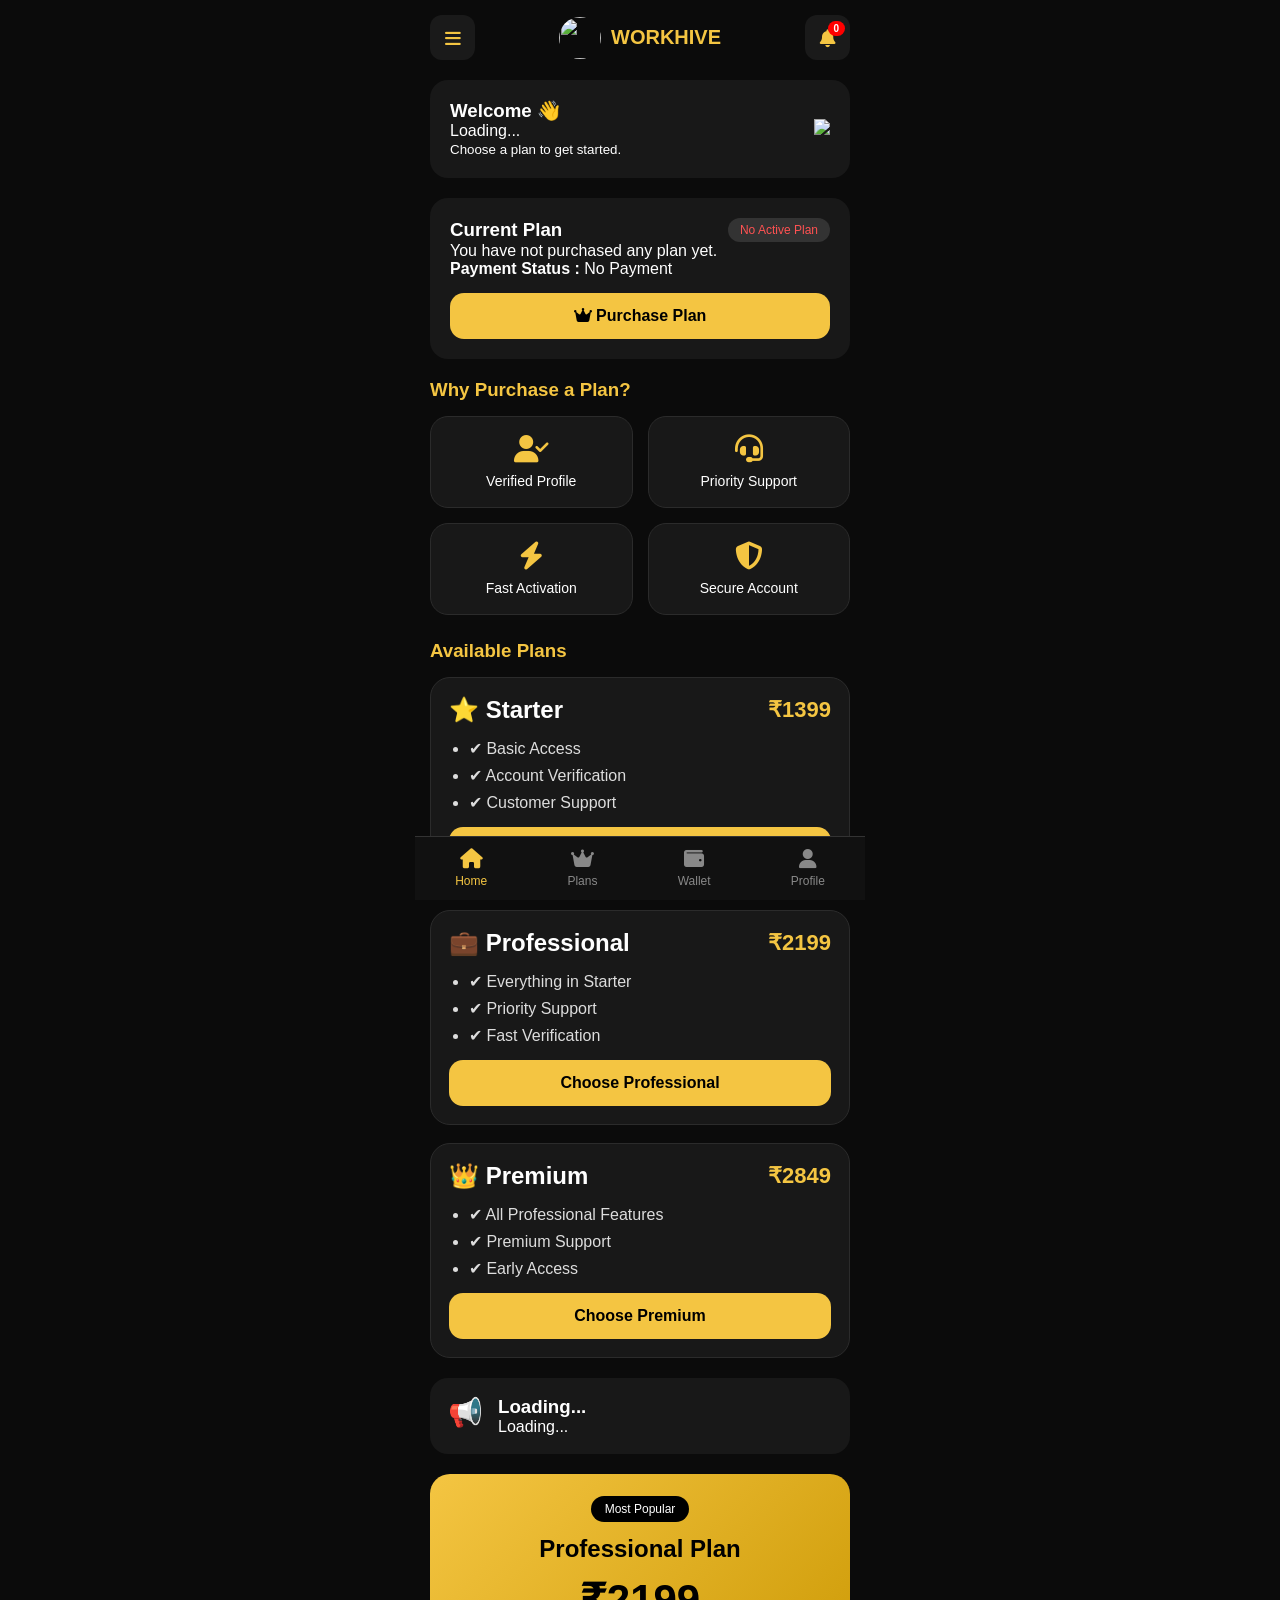
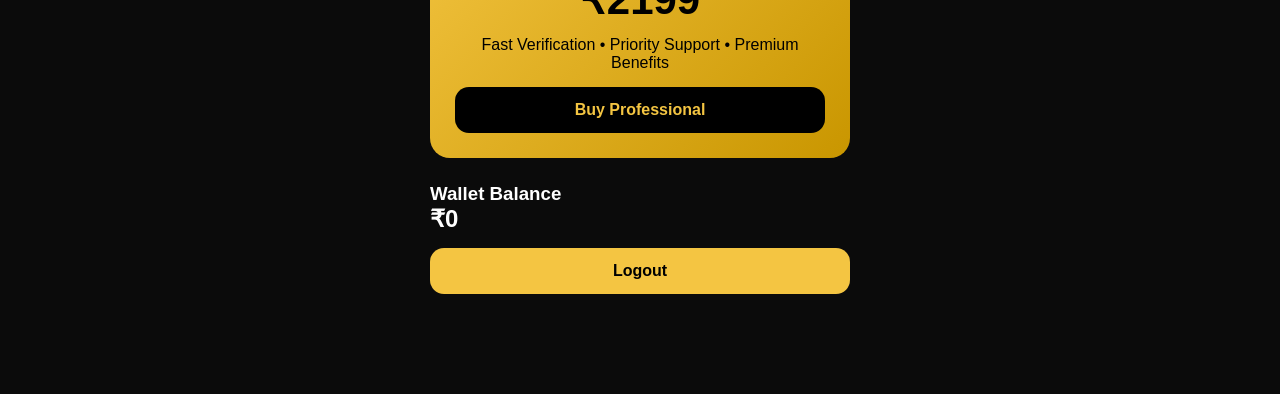
==== dashboard.html @ ba6c7ded "Add files via upload" ====
<!DOCTYPE html>
<html lang="en">

<head>

<meta charset="UTF-8">
<meta name="viewport" content="width=device-width, initial-scale=1.0">

<title>WORKHIVE</title>

<link rel="stylesheet" href="style.css">

<link rel="stylesheet"
href="https://cdnjs.cloudflare.com/ajax/libs/font-awesome/6.6.0/css/all.min.css">

</head>

<body>

<div class="app">

<!-- Header -->

<header class="top-bar">

<button class="menu-btn">

<i class="fas fa-bars"></i>

</button>

<div class="brand">

<img src="assets/icon.png" class="brand-logo">

<h2>WORKHIVE</h2>

</div>

<button class="notify-btn">

<i class="fas fa-bell"></i>

<span class="badge">0</span>

</button>

</header>



<!-- Welcome Card -->

<section class="welcome-card">

<div class="welcome-left">

<h3>Welcome 👋</h3>

<p id="userName">

Loading...

</p>

<small>

Choose a plan to get started.

</small>

</div>

<div class="welcome-right">

<img src="assets/logo.png">

</div>

</section>
<!-- Current Plan -->

<section class="plan-status-card">

    <div class="plan-header">

        <h3>Current Plan</h3>

        <span class="status inactive" id="plan">
    No Active Plan
</span>

    </div>

    <p class="plan-text">

        You have not purchased any plan yet.

    </p>

<div class="payment-status">

<b>Payment Status :</b>

<span id="paymentStatus">

No Payment

</span>

</div>

    <a href="payment.html">

        <button class="purchase-btn">

            <i class="fas fa-crown"></i>

            Purchase Plan

        </button>

    </a>

</section>



<!-- Why Purchase -->

<section class="benefits">

<h3>

Why Purchase a Plan?

</h3>

<div class="benefit-grid">

<div class="benefit-item">

<i class="fas fa-user-check"></i>

<p>Verified Profile</p>

</div>

<div class="benefit-item">

<i class="fas fa-headset"></i>

<p>Priority Support</p>

</div>

<div class="benefit-item">

<i class="fas fa-bolt"></i>

<p>Fast Activation</p>

</div>

<div class="benefit-item">

<i class="fas fa-shield-alt"></i>

<p>Secure Account</p>

</div>

</div>

</section>
<!-- Available Plans -->

<section class="plans-section">

    <h3>Available Plans</h3>

    <!-- Starter -->

    <div class="plan-card">

        <div class="plan-top">

            <h2>⭐ Starter</h2>

            <span class="price">₹1399</span>

        </div>

        <ul>

            <li>✔ Basic Access</li>

            <li>✔ Account Verification</li>

            <li>✔ Customer Support</li>

        </ul>

        <a href="payment.html?plan=starter">

            <button class="plan-btn">

                Choose Starter

            </button>

        </a>

    </div>

    <!-- Professional -->

    <div class="plan-card">

        <div class="plan-top">

            <h2>💼 Professional</h2>

            <span class="price">₹2199</span>

        </div>

        <ul>

            <li>✔ Everything in Starter</li>

            <li>✔ Priority Support</li>

            <li>✔ Fast Verification</li>

        </ul>

        <a href="payment.html?plan=professional">

            <button class="plan-btn">

                Choose Professional

            </button>

        </a>

    </div>

    <!-- Premium -->

    <div class="plan-card">

        <div class="plan-top">

            <h2>👑 Premium</h2>

            <span class="price">₹2849</span>

        </div>

        <ul>

            <li>✔ All Professional Features</li>

            <li>✔ Premium Support</li>

            <li>✔ Early Access</li>

        </ul>

        <a href="payment.html?plan=premium">

            <button class="plan-btn">

                Choose Premium

            </button>

        </a>

    </div>

</section>

<!-- Announcement -->

<section class="notice-card">

<div class="notice-icon">
📢
</div>

<div>

<h3 id="noticeTitle">

Loading...

</h3>

<p id="noticeMessage">

Loading...

</p>

</div>

</section>


<!-- Featured Plan -->

<section class="featured-plan">

    <span class="tag">
        Most Popular
    </span>

    <h2>
        Professional Plan
    </h2>

    <h1>
        ₹2199
    </h1>

    <p>

        Fast Verification • Priority Support • Premium Benefits

    </p>

    <a href="payment.html?plan=professional">

        <button>

            Buy Professional

        </button>

    </a>

</section>

<section class="wallet-card">

<h3>Wallet Balance</h3>

<h2 id="wallet">₹0</h2>

<button id="logout" class="purchase-btn">

Logout

</button>

</section>

<!-- Bottom Navigation -->

<nav class="bottom-nav">

<a href="dashboard.html" class="nav-item active">
<i class="fas fa-home"></i>
<span>Home</span>
</a>

<a href="payment.html" class="nav-item">
<i class="fas fa-crown"></i>
<span>Plans</span>
</a>

<a href="wallet.html" class="nav-item">
<i class="fas fa-wallet"></i>
<span>Wallet</span>
</a>

<a href="profile.html" class="nav-item">
<i class="fas fa-user"></i>
<span>Profile</span>
</a>

</nav>

<script type="module" src="dashboard.js"></script>

</body>
</html>
---- style.css ----
/* ===========================
   WORKHIVE V2
   Premium Black + Gold Theme
=========================== */

*{
    margin:0;
    padding:0;
    box-sizing:border-box;
    font-family:Arial,sans-serif;
}

body{
    background:#0b0b0b;
    color:#fff;
}

/* Splash Screen */

.splash-body{
    display:flex;
    justify-content:center;
    align-items:center;
    height:100vh;
    background:#0b0b0b;
}

.splash-container{
    text-align:center;
}

.logo{
    width:120px;
    height:120px;
    border-radius:50%;
    box-shadow:0 0 25px #F4C542;
}

.splash-container h1{
    margin-top:20px;
    color:#F4C542;
    font-size:34px;
    font-weight:bold;
}

.splash-container p{
    margin-top:8px;
    color:#ccc;
    font-size:16px;
}

/* Loading */

.loader{
    width:45px;
    height:45px;
    border:5px solid #333;
    border-top:5px solid #F4C542;
    border-radius:50%;
    margin:30px auto;
    animation:spin 1s linear infinite;
}

@keyframes spin{

0%{
transform:rotate(0deg);
}

100%{
transform:rotate(360deg);
}

}

/* Buttons */

button{

width:100%;

padding:14px;

border:none;

border-radius:14px;

background:#F4C542;

color:#000;

font-size:16px;

font-weight:bold;

cursor:pointer;

transition:.3s;

}

button:hover{

transform:scale(1.02);

}

/* Cards */

.card{

background:#181818;

border:1px solid #2c2c2c;

border-radius:18px;

padding:18px;

margin:15px;

box-shadow:0 0 15px rgba(244,197,66,.10);

}

/* Input */

input,select{

width:100%;

padding:14px;

margin-top:10px;

margin-bottom:18px;

background:#111;

border:1px solid #333;

border-radius:12px;

color:#fff;

font-size:15px;

outline:none;

}

input:focus{

border-color:#F4C542;

}

/* Mobile */

.container{

max-width:450px;

margin:auto;

padding:15px;

}
/* ===========================
   DASHBOARD UI
=========================== */

.app{
    max-width:450px;
    margin:auto;
    padding:15px;
    padding-bottom:100px;
}

/* Header */

.top-bar{
    display:flex;
    justify-content:space-between;
    align-items:center;
    margin-bottom:20px;
}

.menu-btn,
.notify-btn{
    width:45px;
    height:45px;
    border:none;
    border-radius:12px;
    background:#1a1a1a;
    color:#F4C542;
    font-size:18px;
}

.brand{
    display:flex;
    align-items:center;
    gap:10px;
}

.brand-logo{
    width:42px;
    height:42px;
    border-radius:50%;
}

.brand h2{
    color:#F4C542;
    font-size:20px;
}

.badge{
    position:absolute;
    margin-left:-8px;
    margin-top:-8px;
    background:red;
    color:#fff;
    font-size:10px;
    padding:2px 6px;
    border-radius:20px;
}

/* Welcome */

.welcome-card{
    display:flex;
    justify-content:space-between;
    align-items:center;
    background:#181818;
    border-radius:18px;
    padding:20px;
    margin-bottom:20px;
}

.welcome-right img{
    width:70px;
}

/* Current Plan */

.plan-status-card{
    background:#181818;
    padding:20px;
    border-radius:18px;
    margin-bottom:20px;
}

.plan-header{
    display:flex;
    justify-content:space-between;
    align-items:center;
}

.status{
    background:#333;
    color:#ff5252;
    padding:5px 12px;
    border-radius:20px;
    font-size:12px;
}

.purchase-btn{
    margin-top:15px;
}
/* ===========================
   BENEFITS
=========================== */

.benefits{
    margin-top:20px;
}

.benefits h3{
    margin-bottom:15px;
    color:#F4C542;
}

.benefit-grid{
    display:grid;
    grid-template-columns:repeat(2,1fr);
    gap:15px;
}

.benefit-item{
    background:#181818;
    border:1px solid #2b2b2b;
    border-radius:18px;
    padding:18px;
    text-align:center;
    transition:.3s;
}

.benefit-item:hover{
    transform:translateY(-3px);
    border-color:#F4C542;
}

.benefit-item i{
    font-size:28px;
    color:#F4C542;
    margin-bottom:10px;
}

.benefit-item p{
    font-size:14px;
    color:#fff;
}

/* ===========================
   PLAN CARDS
=========================== */

.plans-section{
    margin-top:25px;
}

.plans-section h3{
    margin-bottom:15px;
    color:#F4C542;
}

.plan-card{
    background:#181818;
    border:1px solid #2b2b2b;
    border-radius:20px;
    padding:18px;
    margin-bottom:18px;
    transition:.3s;
}

.plan-card:hover{
    border-color:#F4C542;
}

.plan-top{
    display:flex;
    justify-content:space-between;
    align-items:center;
    margin-bottom:12px;
}

.price{
    color:#F4C542;
    font-size:22px;
    font-weight:bold;
}

.plan-card ul{
    padding-left:20px;
    margin:15px 0;
}

.plan-card li{
    margin-bottom:8px;
    color:#ddd;
}

.plan-btn{
    width:100%;
}

/* ===========================
   BOTTOM NAVIGATION
=========================== */

.bottom-nav{
    position:fixed;
    left:0;
    right:0;
    bottom:0;
    max-width:450px;
    margin:auto;
    background:#111;
    border-top:1px solid #333;
    display:flex;
    justify-content:space-around;
    padding:12px 0;
}

.nav-item{
    text-decoration:none;
    color:#888;
    display:flex;
    flex-direction:column;
    align-items:center;
    font-size:12px;
}

.nav-item i{
    font-size:20px;
    margin-bottom:5px;
}

.nav-item.active{
    color:#F4C542;
}
/* Notice Card */

.notice-card{

display:flex;

gap:15px;

align-items:flex-start;

background:#181818;

padding:18px;

border-radius:18px;

margin-top:20px;

margin-bottom:20px;

}

.notice-icon{

font-size:28px;

}


/* Featured Plan */

.featured-plan{

background:linear-gradient(135deg,#F4C542,#c99600);

color:#000;

padding:25px;

border-radius:20px;

text-align:center;

margin-bottom:25px;

}

.featured-plan .tag{

background:#000;

color:#fff;

padding:6px 14px;

border-radius:20px;

font-size:12px;

}

.featured-plan h2{

margin-top:18px;

}

.featured-plan h1{

font-size:42px;

margin:12px 0;

}

.featured-plan button{

background:#000;

color:#F4C542;

margin-top:15px;

}
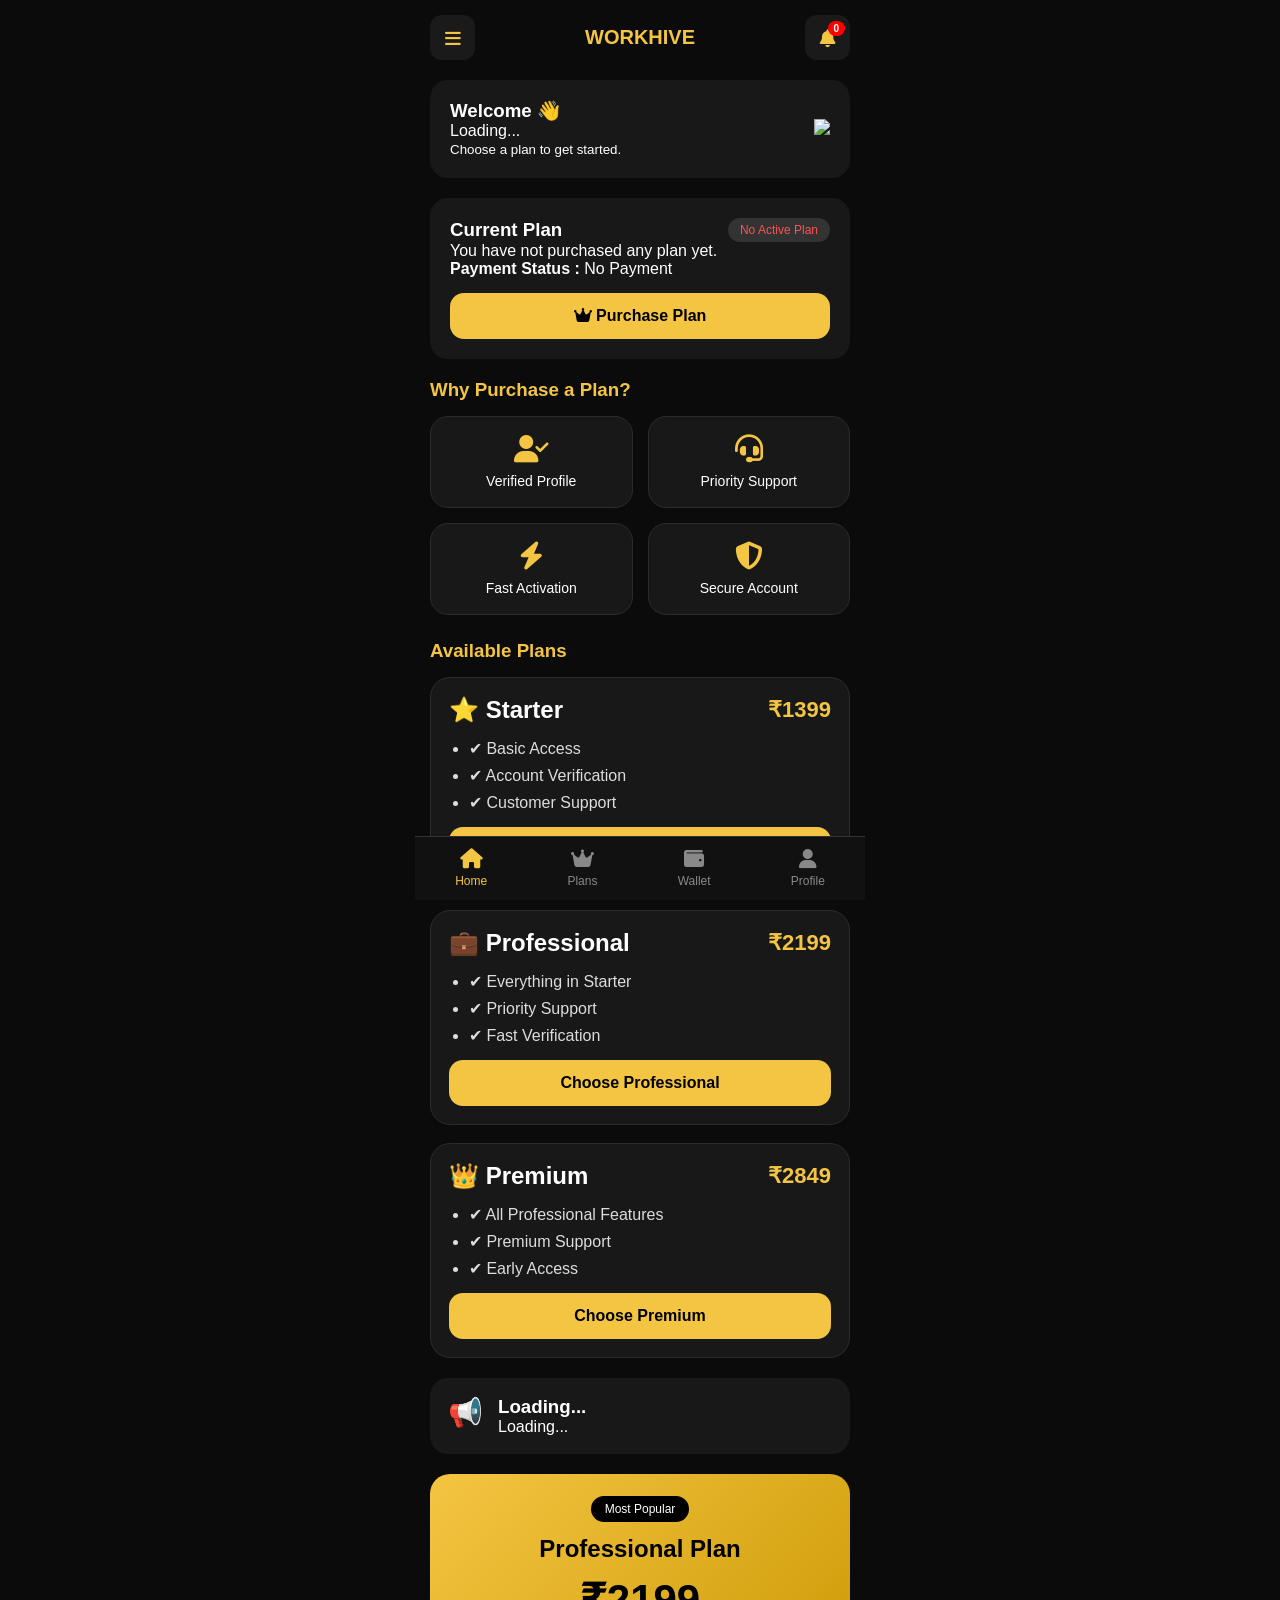
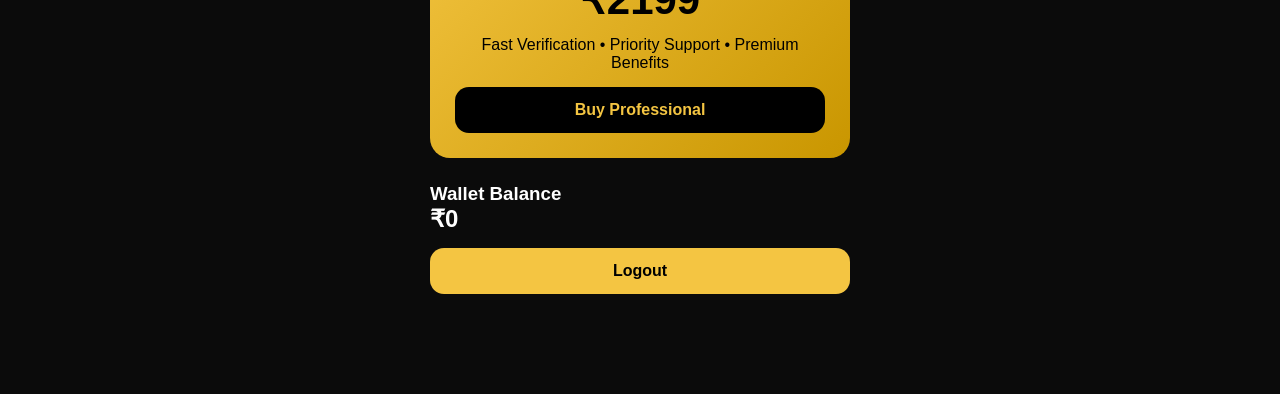
==== commit 1d4dcfc3: "Add files via upload" ====
--- a/dashboard.html
+++ b/dashboard.html
@@ -31,7 +31,6 @@
 
 <div class="brand">
 
-<img src="assets/icon.png" class="brand-logo">
 
 <h2>WORKHIVE</h2>
 
--- a/style.css
+++ b/style.css
@@ -482,4 +482,34 @@
 
 margin-top:15px;
 
+}.logo-text{
+  font-size: 28px;
+  font-weight: 800;
+  color: #d4af37;
+  letter-spacing: 2px;
+}
+.brand-logo{
+    font-size: 36px;
+    font-weight: 900;
+    text-align: center;
+    letter-spacing: 3px;
+    margin-bottom: 8px;
+    font-family: Arial, sans-serif;
+}
+
+.brand-logo .gold{
+    color: #D4AF37;
+    text-shadow: 0 0 10px rgba(212,175,55,.5);
+}
+
+.brand-logo .white{
+    color: #FFFFFF;
+}
+
+.brand-tagline{
+    text-align: center;
+    color: #BDBDBD;
+    font-size: 13px;
+    letter-spacing: 1px;
+    margin-bottom: 25px;
 }
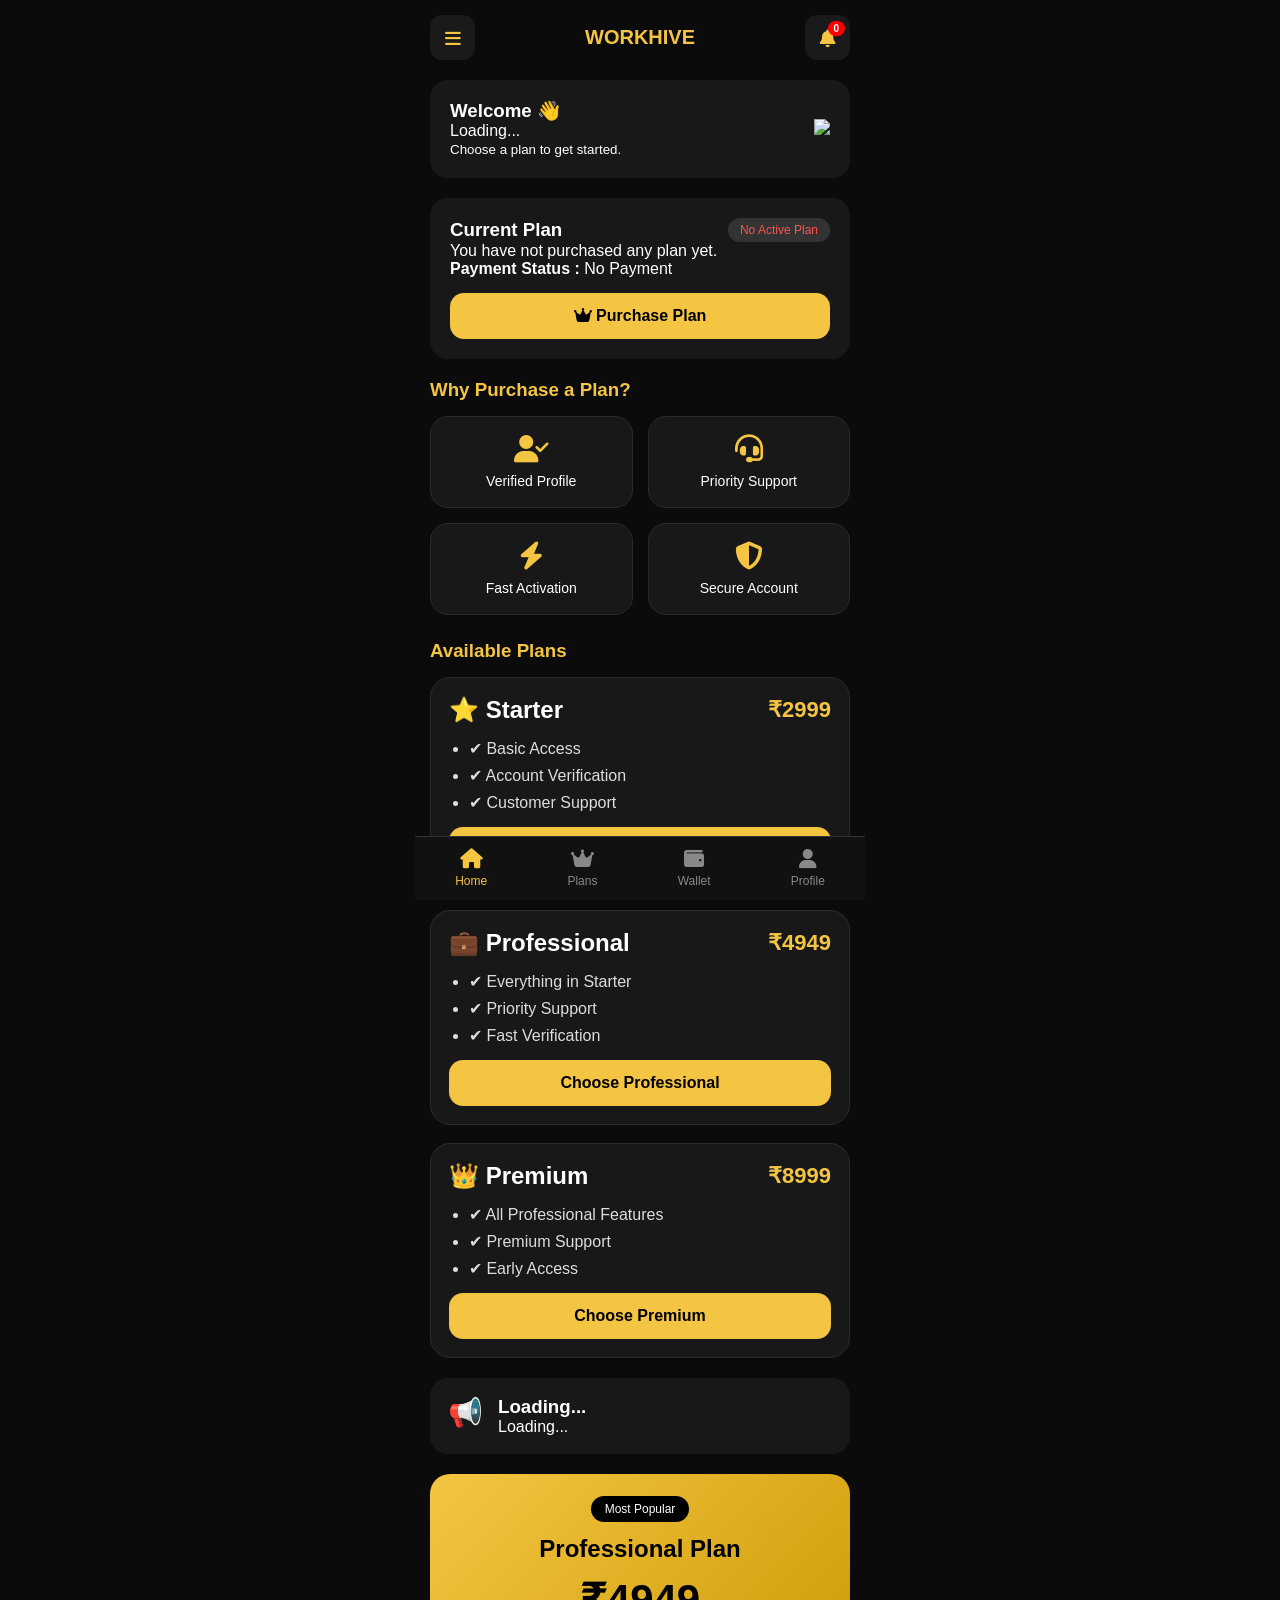
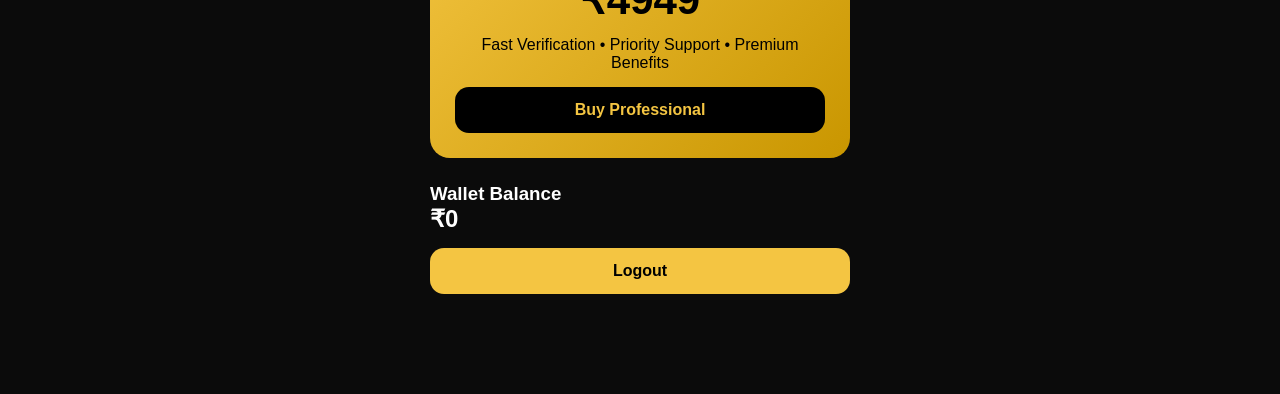
==== commit 6ebc4e25: "Update pricing for Starter, Professional, and Premium plans" ====
--- a/dashboard.html
+++ b/dashboard.html
@@ -186,7 +186,7 @@
 
             <h2>⭐ Starter</h2>
 
-            <span class="price">₹1399</span>
+            <span class="price">₹2999</span>
 
         </div>
 
@@ -220,7 +220,7 @@
 
             <h2>💼 Professional</h2>
 
-            <span class="price">₹2199</span>
+            <span class="price">₹4949</span>
 
         </div>
 
@@ -254,7 +254,7 @@
 
             <h2>👑 Premium</h2>
 
-            <span class="price">₹2849</span>
+            <span class="price">₹8999</span>
 
         </div>
 
@@ -322,7 +322,7 @@
     </h2>
 
     <h1>
-        ₹2199
+        ₹4949
     </h1>
 
     <p>
@@ -386,4 +386,4 @@
 <script type="module" src="dashboard.js"></script>
 
 </body>
-</html>+</html>
